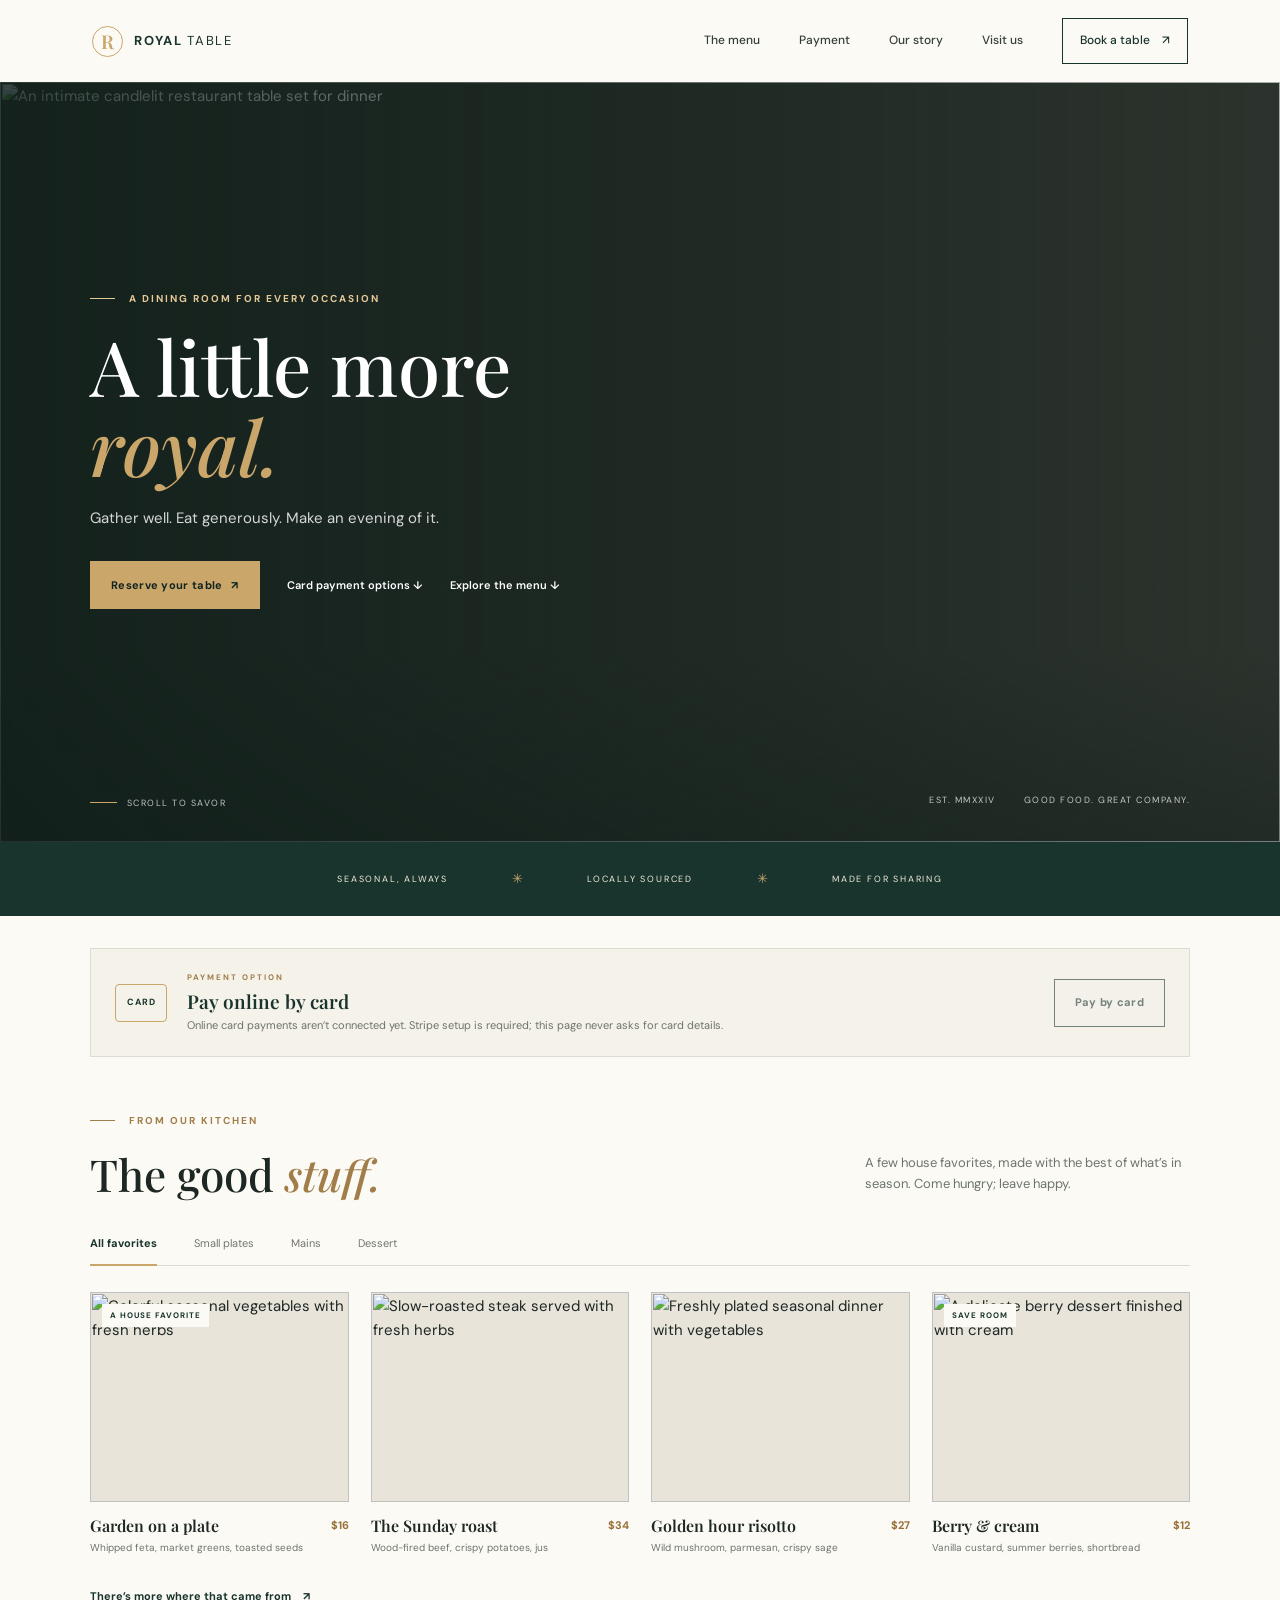
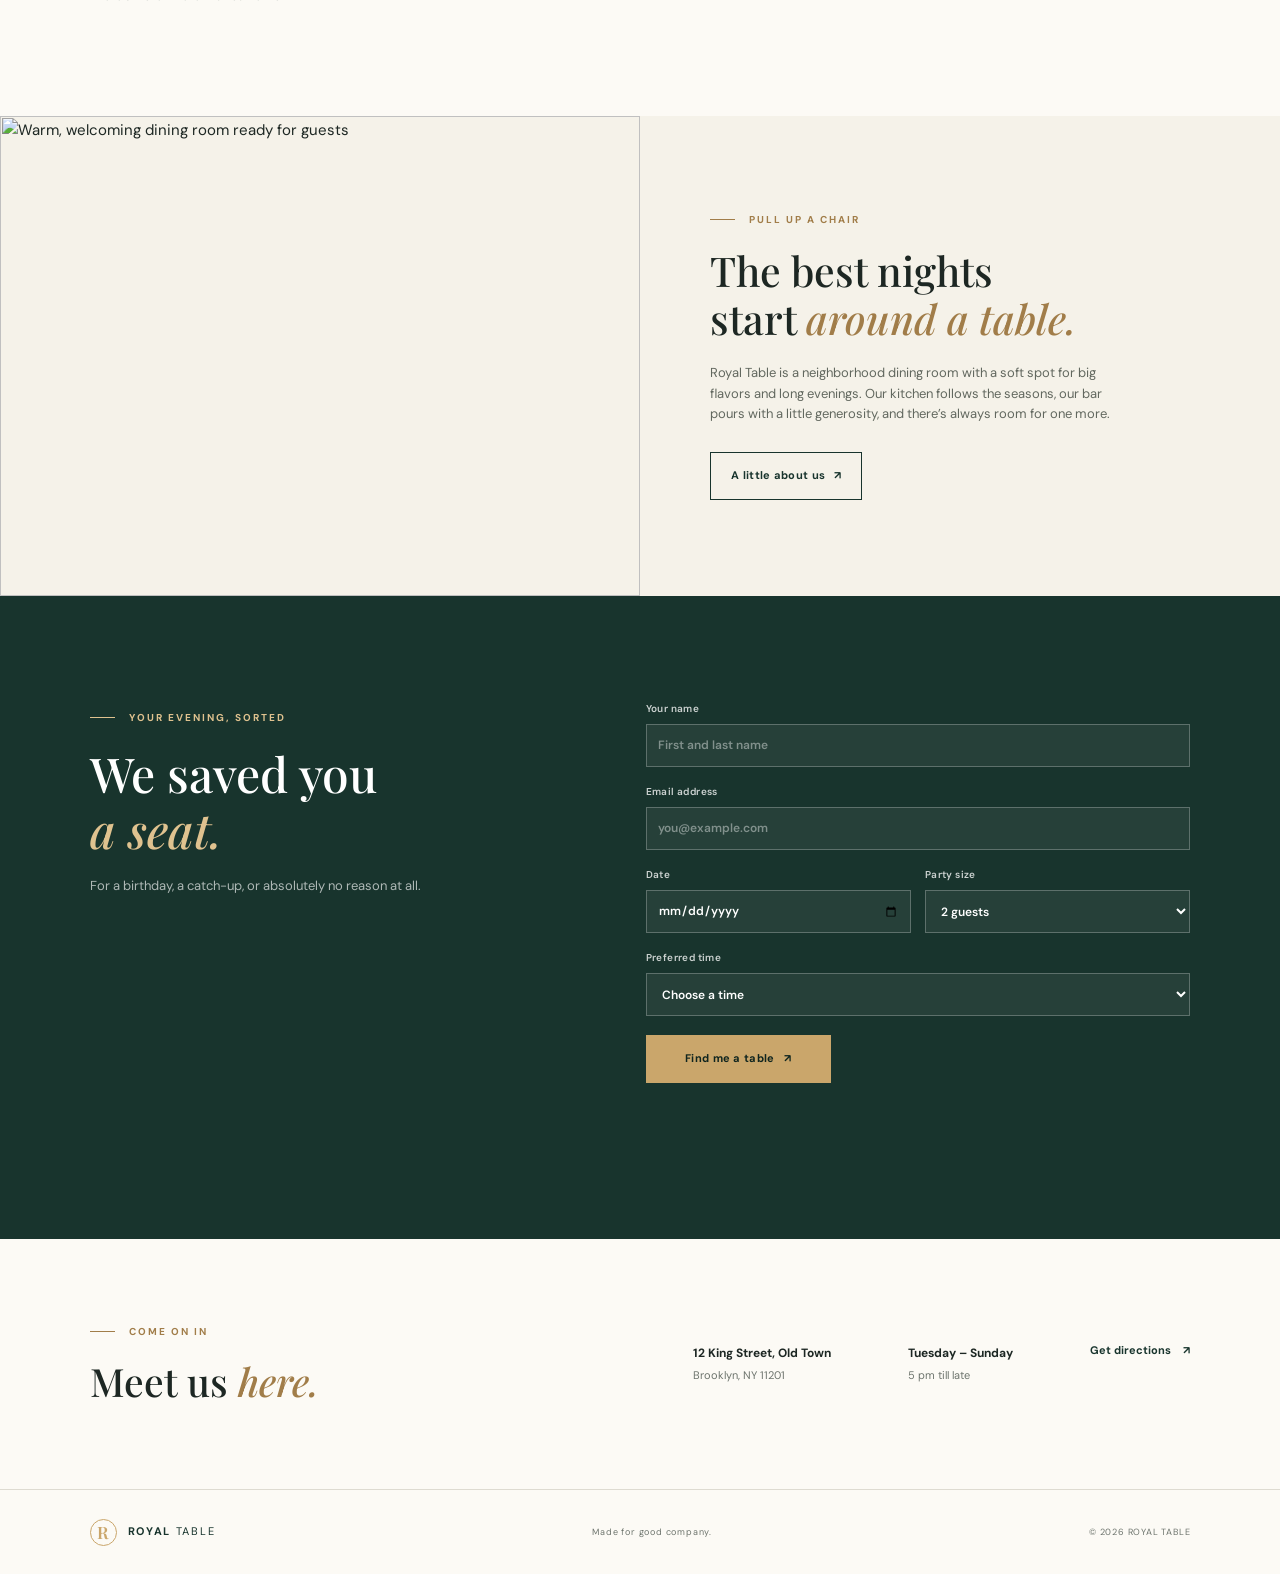
==== index.html @ a7d21595 "Add files via upload" ====
<html lang="en">
<head>
	<meta charset="UTF-8">
	<meta name="viewport" content="width=device-width, initial-scale=1.0">
	<meta name="theme-color" content="#18342d">
	<meta name="description" content="A modern royal dining room for generous feasts, thoughtful cocktails, and memorable evenings.">
	<title>Royal Table | Dining, Reimagined</title>
	<link rel="preconnect" href="https://fonts.googleapis.com">
	<link rel="preconnect" href="https://fonts.gstatic.com" crossorigin>
	<link href="https://fonts.googleapis.com/css2?family=DM+Sans:wght@400;500;600;700&family=Playfair+Display:wght@500;600;700&display=swap" rel="stylesheet">
	<link rel="stylesheet" href="style.css">
	<script src="script.js" defer></script>
</head>
<body>
	<header class="site-header">
		<a class="wordmark" href="#home" aria-label="Royal Table home">
			<span class="wordmark-icon" aria-hidden="true">R</span>
			<span>ROYAL <span class="wordmark-light">TABLE</span></span>
		</a>
		<button class="menu-toggle" type="button" aria-label="Open navigation" aria-expanded="false" aria-controls="main-nav">
			<span></span><span></span>
		</button>
		<nav class="main-nav" id="main-nav" aria-label="Main navigation">
			<a href="#menu">The menu</a>
			<a href="#menu-payment">Payment</a>
			<a href="#story">Our story</a>
			<a href="#visit">Visit us</a>
			<a class="nav-book" href="#reservation">Book a table <span aria-hidden="true">↗</span></a>
		</nav>
	</header>

	<main>
		<section class="hero" id="home" aria-labelledby="hero-title">
			<img class="hero-image" src="https://images.unsplash.com/photo-1414235077428-338989a2e8c0?auto=format&fit=crop&w=2200&q=88" alt="An intimate candlelit restaurant table set for dinner">
			<div class="hero-shade"></div>
			<div class="hero-content">
				<p class="eyebrow hero-eyebrow"><span></span> A dining room for every occasion</p>
				<h1 id="hero-title">A little more<br><em>royal.</em></h1>
				<p class="hero-copy">Gather well. Eat generously. Make an evening of it.</p>
				<div class="hero-actions">
					<a class="button button-gold" href="#reservation">Reserve your table <span aria-hidden="true">↗</span></a>
					<a class="text-link" href="#menu-payment">Card payment options <span aria-hidden="true">↓</span></a>
					<a class="text-link" href="#menu">Explore the menu <span aria-hidden="true">↓</span></a>
				</div>
			</div>
			<div class="hero-note"><span>EST. MMXXIV</span><span>GOOD FOOD. GREAT COMPANY.</span></div>
			<a class="scroll-cue" href="#menu" aria-label="Scroll to menu"><span></span> SCROLL TO SAVOR</a>
		</section>

		<section class="welcome-strip" aria-label="Restaurant details">
			<p>SEASONAL, ALWAYS</p><span aria-hidden="true">✳</span><p>LOCALLY SOURCED</p><span aria-hidden="true">✳</span><p>MADE FOR SHARING</p>
		</section>

		<aside class="menu-payment section-wrap" id="menu-payment" aria-label="Card payment option">
			<div class="menu-payment-icon" aria-hidden="true">CARD</div>
			<div class="menu-payment-copy">
				<p class="eyebrow">Payment option</p>
				<h2>Pay online by card</h2>
				<p id="menu-payment-note">Online card payments aren’t connected yet. Stripe setup is required; this page never asks for card details.</p>
			</div>
			<button class="button menu-payment-button" type="button" disabled aria-describedby="menu-payment-note">Pay by card</button>
		</aside>

		<section class="menu-section section-wrap" id="menu" aria-labelledby="menu-title">
			<div class="section-heading">
				<div>
					<p class="eyebrow"><span></span> From our kitchen</p>
					<h2 id="menu-title">The good <em>stuff.</em></h2>
				</div>
				<p class="section-intro">A few house favorites, made with the best of what’s in season. Come hungry; leave happy.</p>
			</div>
			<div class="menu-controls" role="group" aria-label="Filter menu by course">
				<button class="menu-filter is-active" type="button" data-category="all" aria-pressed="true">All favorites</button>
				<button class="menu-filter" type="button" data-category="small plates" aria-pressed="false">Small plates</button>
				<button class="menu-filter" type="button" data-category="mains" aria-pressed="false">Mains</button>
				<button class="menu-filter" type="button" data-category="dessert" aria-pressed="false">Dessert</button>
			</div>
			<div class="menu-grid">
				<article class="dish" data-category="small plates">
					<div class="dish-image"><img src="https://images.unsplash.com/photo-1547592180-85f173990554?auto=format&fit=crop&w=900&q=85" alt="Colorful seasonal vegetables with fresh herbs" loading="lazy"><span class="dish-tag">A HOUSE FAVORITE</span></div>
					<div class="dish-details"><div><h3>Garden on a plate</h3><p>Whipped feta, market greens, toasted seeds</p></div><span class="dish-price">$16</span></div>
				</article>
				<article class="dish" data-category="mains">
					<div class="dish-image"><img src="https://images.unsplash.com/photo-1544025162-d76694265947?auto=format&fit=crop&w=900&q=85" alt="Slow-roasted steak served with fresh herbs" loading="lazy"></div>
					<div class="dish-details"><div><h3>The Sunday roast</h3><p>Wood-fired beef, crispy potatoes, jus</p></div><span class="dish-price">$34</span></div>
				</article>
				<article class="dish" data-category="mains">
					<div class="dish-image"><img src="https://images.unsplash.com/photo-1476224203421-9ac39bcb3327?auto=format&fit=crop&w=900&q=85" alt="Freshly plated seasonal dinner with vegetables" loading="lazy"></div>
					<div class="dish-details"><div><h3>Golden hour risotto</h3><p>Wild mushroom, parmesan, crispy sage</p></div><span class="dish-price">$27</span></div>
				</article>
				<article class="dish" data-category="dessert">
					<div class="dish-image"><img src="https://images.unsplash.com/photo-1488477181946-6428a0291777?auto=format&fit=crop&w=900&q=85" alt="A delicate berry dessert finished with cream" loading="lazy"><span class="dish-tag">SAVE ROOM</span></div>
					<div class="dish-details"><div><h3>Berry & cream</h3><p>Vanilla custard, summer berries, shortbread</p></div><span class="dish-price">$12</span></div>
				</article>
			</div>
			<a class="menu-link" href="#reservation">There’s more where that came from <span aria-hidden="true">↗</span></a>
		</section>

		<section class="story-section" id="story" aria-labelledby="story-title">
			<div class="story-image"><img src="https://images.unsplash.com/photo-1517248135467-4c7edcad34c4?auto=format&fit=crop&w=1400&q=88" alt="Warm, welcoming dining room ready for guests" loading="lazy"></div>
			<div class="story-copy">
				<p class="eyebrow"><span></span> Pull up a chair</p>
				<h2 id="story-title">The best nights<br>start <em>around a table.</em></h2>
				<p>Royal Table is a neighborhood dining room with a soft spot for big flavors and long evenings. Our kitchen follows the seasons, our bar pours with a little generosity, and there’s always room for one more.</p>
				<a class="button button-outline" href="#visit">A little about us <span aria-hidden="true">↗</span></a>
			</div>
		</section>

		<section class="reservation-section" id="reservation" aria-labelledby="reservation-title">
			<div class="reservation-heading">
				<p class="eyebrow"><span></span> Your evening, sorted</p>
				<h2 id="reservation-title">We saved you<br><em>a seat.</em></h2>
				<p>For a birthday, a catch-up, or absolutely no reason at all.</p>
			</div>
			<form class="reservation-form" id="reservation-form">
				<label>Your name<input name="name" type="text" placeholder="First and last name" autocomplete="name" required></label>
				<label>Email address<input name="email" type="email" placeholder="you@example.com" autocomplete="email" required></label>
				<div class="form-row">
					<label>Date<input name="date" type="date" required></label>
					<label>Party size<select name="guests" required><option value="2">2 guests</option><option value="1">1 guest</option><option value="3">3 guests</option><option value="4">4 guests</option><option value="5">5 guests</option><option value="6">6 guests</option></select></label>
				</div>
				<label>Preferred time<select name="time" required><option value="">Choose a time</option><option>5:00 PM</option><option>5:30 PM</option><option>6:00 PM</option><option>6:30 PM</option><option>7:00 PM</option><option>7:30 PM</option><option>8:00 PM</option><option>8:30 PM</option></select></label>
				<button class="button button-gold form-submit" type="submit">Find me a table <span aria-hidden="true">↗</span></button>
				<p class="form-message" id="form-message" role="status" aria-live="polite"></p>
				<button class="button reservations-export" id="reservations-export" type="button" hidden>Download bookings for Excel</button>
			</form>
		</section>

		<section class="visit-section section-wrap" id="visit" aria-labelledby="visit-title">
			<div><p class="eyebrow"><span></span> Come on in</p><h2 id="visit-title">Meet us <em>here.</em></h2></div>
			<div class="visit-details"><p><strong>12 King Street, Old Town</strong><br>Brooklyn, NY 11201</p><p><strong>Tuesday – Sunday</strong><br>5 pm till late</p><a href="https://maps.google.com/?q=12+King+Street+Brooklyn+NY" target="_blank" rel="noreferrer">Get directions <span aria-hidden="true">↗</span></a></div>
		</section>
	</main>

	<footer class="site-footer">
		<a class="wordmark footer-wordmark" href="#home"><span class="wordmark-icon" aria-hidden="true">R</span><span>ROYAL <span class="wordmark-light">TABLE</span></span></a>
		<p>Made for good company.</p>
		<span>© <span id="current-year"></span> ROYAL TABLE</span>
	</footer>
</body>
</html>
---- style.css ----
:root {
	color-scheme: light;
	--forest: #18342d;
	--forest-deep: #10251f;
	--cream: #f5f2e9;
	--paper: #fcfaf5;
	--ink: #1d2723;
	--muted: #6d746d;
	--gold: #caa66b;
	--line: #dedbd1;
	--serif: "Playfair Display", Georgia, serif;
	--sans: "DM Sans", sans-serif;
}

* { box-sizing: border-box; }
html { scroll-behavior: smooth; }
body { margin: 0; color: var(--ink); background: var(--paper); font-family: var(--sans); font-size: 15px; line-height: 1.6; }
img { display: block; width: 100%; }
a { color: inherit; text-decoration: none; }
button, input, select { font: inherit; }
button, a { -webkit-tap-highlight-color: transparent; }

.site-header { height: 82px; padding: 0 7.2%; display: flex; align-items: center; justify-content: space-between; background: var(--paper); position: relative; z-index: 5; }
.wordmark { display: inline-flex; align-items: center; gap: 11px; color: var(--forest); font-size: 13px; font-weight: 700; letter-spacing: 1.7px; }
.wordmark-icon { width: 31px; height: 31px; display: grid; place-items: center; border: 1px solid var(--gold); border-radius: 50%; color: var(--gold); font: 600 19px var(--serif); letter-spacing: 0; }
.wordmark-light { font-weight: 400; }
.main-nav { display: flex; align-items: center; gap: 39px; color: #343d37; font-size: 12px; font-weight: 500; }
.main-nav a:not(.nav-book):hover, .text-link:hover, .menu-link:hover { color: #9c7439; }
.nav-book { padding: 12px 17px; border: 1px solid var(--forest); color: var(--forest); transition: background .2s, color .2s; }
.nav-book span, .button span, .menu-link span, .visit-details a span { padding-left: 9px; }
.nav-book:hover { background: var(--forest); color: white; }
.menu-toggle { display: none; }

.hero { position: relative; min-height: 650px; height: min(760px, calc(100svh - 82px)); display: flex; align-items: center; overflow: hidden; color: white; background: #303630; }
.hero-image, .hero-shade { position: absolute; inset: 0; width: 100%; height: 100%; }
.hero-image { object-fit: cover; object-position: center 54%; animation: settle 1.2s ease-out both; }
.hero-shade { background: linear-gradient(90deg, rgba(14, 29, 24, .82) 0%, rgba(14, 29, 24, .57) 42%, rgba(14, 29, 24, .11) 100%), linear-gradient(0deg, rgba(14, 29, 24, .33), transparent 25%); }
.hero-content { position: relative; z-index: 1; width: min(1100px, 86%); margin: 0 auto; padding-bottom: 24px; animation: rise-in .7s .1s both; }
.eyebrow { margin: 0 0 19px; color: #a17d49; font-size: 10px; font-weight: 700; letter-spacing: 2px; text-transform: uppercase; }
.eyebrow span { display: inline-block; width: 25px; height: 1px; margin: 0 10px 3px 0; background: currentColor; }
.hero-eyebrow { color: #e6c997; }
h1, h2, h3, p { margin-top: 0; }
.hero h1 { margin: 0; font: 500 76px/1.05 var(--serif); letter-spacing: 0; }
h1 em, h2 em { color: var(--gold); font-weight: 500; }
.hero-copy { margin: 21px 0 31px; color: rgba(255,255,255,.82); font-size: 15px; }
.hero-actions { display: flex; align-items: center; gap: 27px; }
.button { min-height: 48px; display: inline-flex; align-items: center; justify-content: center; padding: 0 20px; border: 1px solid transparent; font-size: 11px; font-weight: 700; letter-spacing: .3px; cursor: pointer; transition: background .2s, color .2s, border-color .2s; }
.button-gold { color: var(--forest-deep); background: var(--gold); }
.button-gold:hover { background: #e0c18e; }
.text-link { color: white; font-size: 11px; font-weight: 600; }
.hero-note { position: absolute; z-index: 1; right: 7%; bottom: 35px; display: flex; gap: 28px; color: rgba(255,255,255,.74); font-size: 9px; letter-spacing: 1.5px; }
.scroll-cue { position: absolute; z-index: 1; bottom: 32px; left: 7%; display: flex; align-items: center; gap: 10px; color: rgba(255,255,255,.73); font-size: 9px; letter-spacing: 1.5px; }
.scroll-cue span { width: 27px; height: 1px; background: var(--gold); }
.welcome-strip { min-height: 74px; padding: 12px 7%; display: flex; align-items: center; justify-content: center; gap: clamp(18px, 5vw, 75px); background: var(--forest); color: #f2eadc; }
.welcome-strip p { margin: 0; font-size: 9px; letter-spacing: 1.8px; }
.welcome-strip span { color: var(--gold); font-size: 13px; }

.section-wrap { width: min(1100px, 86%); margin: 0 auto; }
.menu-section { padding-top: 104px; padding-bottom: 110px; }
.section-heading { display: flex; align-items: end; justify-content: space-between; gap: 40px; }
h2 { margin: 0; font: 500 44px/1.17 var(--serif); letter-spacing: 0; }
h2 em { color: #a17d49; }
.section-intro { width: 325px; margin: 0 0 5px; color: var(--muted); font-size: 13px; }
.menu-controls { display: flex; gap: 7px; margin: 35px 0 26px; border-bottom: 1px solid var(--line); }
.menu-filter { position: relative; padding: 0 15px 13px; border: 0; background: none; color: #72766e; font-size: 11px; cursor: pointer; }
.menu-filter:first-child { padding-left: 0; }
.menu-filter::after { position: absolute; right: 15px; bottom: -1px; left: 15px; height: 2px; background: transparent; content: ""; }
.menu-filter:first-child::after { left: 0; }
.menu-filter.is-active { color: var(--forest); font-weight: 700; }
.menu-filter.is-active::after { background: var(--gold); }
.menu-grid { display: grid; grid-template-columns: repeat(4, minmax(0, 1fr)); gap: 22px; }
.dish { min-width: 0; animation: rise-in .35s ease both; }
.dish[hidden] { display: none; }
.dish-image { position: relative; height: 210px; overflow: hidden; background: #e8e4da; }
.dish-image img { height: 100%; object-fit: cover; transition: transform .5s; }
.dish:hover .dish-image img { transform: scale(1.04); }
.dish-tag { position: absolute; top: 12px; left: 12px; padding: 5px 8px; background: var(--paper); color: var(--forest); font-size: 8px; font-weight: 700; letter-spacing: 1px; }
.dish-details { display: flex; justify-content: space-between; gap: 8px; padding-top: 13px; }
.dish-details h3 { margin: 0 0 4px; font: 600 16px var(--serif); }
.dish-details p { margin: 0; color: var(--muted); font-size: 10px; line-height: 1.5; }
.dish-price { padding-top: 2px; color: #986f39; font-size: 11px; font-weight: 700; }
.menu-payment { display: flex; align-items: center; gap: 20px; margin-top: 32px; margin-bottom: -48px; padding: 22px 24px; border: 1px solid var(--line); background: var(--cream); }
.menu-payment-icon { width: 52px; height: 38px; flex: 0 0 auto; display: grid; place-items: center; border: 1px solid var(--gold); border-radius: 4px; color: var(--forest); font-size: 9px; font-weight: 700; letter-spacing: 1px; }
.menu-payment-copy { flex: 1; }
.menu-payment-copy .eyebrow { margin-bottom: 4px; font-size: 8px; }
.menu-payment-copy h2 { margin: 0 0 3px; color: var(--forest); font: 600 19px var(--serif); }
.menu-payment-copy > p:last-child { max-width: 560px; margin: 0; color: var(--muted); font-size: 11px; }
.menu-payment-button { flex: 0 0 auto; border-color: var(--forest); color: var(--forest); }
.menu-payment-button:disabled { cursor: not-allowed; opacity: .58; }
.menu-link { display: inline-block; margin-top: 33px; color: var(--forest); font-size: 11px; font-weight: 700; }

.story-section { display: grid; grid-template-columns: 1fr 1fr; min-height: 480px; background: var(--cream); }
.story-image { min-height: 480px; overflow: hidden; }
.story-image img { width: 100%; height: 100%; min-height: 480px; object-fit: cover; }
.story-copy { align-self: center; width: min(500px, 82%); margin: 0 auto; padding: 65px 0; }
.story-copy h2 { margin-bottom: 20px; font-size: 41px; }
.story-copy > p:not(.eyebrow) { max-width: 410px; margin-bottom: 27px; color: #62685f; font-size: 13px; }
.button-outline { border-color: var(--forest); color: var(--forest); }
.button-outline:hover { background: var(--forest); color: white; }

.reservation-section { display: grid; grid-template-columns: .9fr 1.1fr; gap: 10%; padding: 105px max(7%, calc((100% - 1100px) / 2)); background: var(--forest); color: white; }
.reservation-heading { padding-top: 9px; }
.reservation-heading .eyebrow { color: #dfc28f; }
.reservation-heading h2 { font-size: 48px; }
.reservation-heading h2 em { color: #dfc28f; }
.reservation-heading > p:last-child { margin-top: 19px; color: rgba(255,255,255,.65); font-size: 13px; }
.reservation-form { display: grid; gap: 17px; }
.reservation-form label { display: grid; gap: 7px; color: rgba(255,255,255,.78); font-size: 10px; font-weight: 600; letter-spacing: .4px; }
.reservation-form input, .reservation-form select { width: 100%; min-height: 43px; padding: 0 11px; border: 1px solid rgba(255,255,255,.25); border-radius: 0; outline: 0; background: rgba(255,255,255,.06); color: white; font-size: 12px; }
.reservation-form input::placeholder { color: rgba(255,255,255,.42); }
.reservation-form input:focus, .reservation-form select:focus { border-color: var(--gold); }
.reservation-form select option { color: var(--ink); }
.form-row { display: grid; grid-template-columns: 1fr 1fr; gap: 14px; }
.form-submit { width: fit-content; min-width: 185px; margin-top: 2px; }
.form-message { min-height: 19px; margin: 0; color: #e5c992; font-size: 12px; }
.reservations-export { width: fit-content; border-color: rgba(255,255,255,.55); background: transparent; color: white; font-size: 10px; }
.reservations-export:hover { border-color: white; background: white; color: var(--forest); }
.reservations-export[hidden] { display: none; }

.visit-section { min-height: 250px; display: flex; align-items: center; justify-content: space-between; gap: 40px; padding-top: 68px; padding-bottom: 68px; }
.visit-section h2 { font-size: 39px; }
.visit-details { display: flex; gap: clamp(35px, 6vw, 90px); align-items: start; }
.visit-details p { margin: 0; color: var(--muted); font-size: 11px; line-height: 1.9; }
.visit-details strong { color: var(--ink); font-size: 12px; }
.visit-details a { color: var(--forest); font-size: 11px; font-weight: 700; white-space: nowrap; }
.site-footer { min-height: 85px; padding: 18px 7%; display: flex; align-items: center; justify-content: space-between; border-top: 1px solid var(--line); }
.footer-wordmark { font-size: 11px; }
.footer-wordmark .wordmark-icon { width: 27px; height: 27px; font-size: 17px; }
.site-footer > p, .site-footer > span { margin: 0; color: var(--muted); font-size: 9px; letter-spacing: .8px; }

@keyframes rise-in { from { opacity: 0; transform: translateY(12px); } to { opacity: 1; transform: translateY(0); } }
@keyframes settle { from { transform: scale(1.035); } to { transform: scale(1); } }

@media (min-width: 1500px) {
	.hero-content, .section-wrap { width: min(1180px, 86%); }
}
@media (max-width: 900px) {
	.site-header { height: 74px; padding: 0 5%; }
	.main-nav { gap: 22px; }
	.hero { height: 650px; min-height: 590px; }
	.hero-content, .section-wrap { width: 88%; }
	.hero h1 { font-size: 66px; }
	.menu-grid { grid-template-columns: repeat(2, minmax(0, 1fr)); row-gap: 30px; }
	.dish-image { height: 240px; }
	.reservation-section { padding-right: 6%; padding-left: 6%; gap: 6%; }
	.visit-details { gap: 25px; }
}
@media (max-width: 640px) {
	.site-header { height: 68px; padding: 0 6%; }
	.menu-toggle { width: 44px; height: 44px; display: grid; align-content: center; justify-items: center; gap: 6px; border: 1px solid var(--line); background: transparent; cursor: pointer; }
	.menu-toggle span { width: 17px; height: 1px; background: var(--forest); }
	.main-nav { position: absolute; top: 68px; right: 0; left: 0; display: none; align-items: stretch; gap: 0; padding: 8px 6% 20px; background: var(--paper); box-shadow: 0 12px 18px rgba(0,0,0,.08); }
	.main-nav.is-open { display: flex; flex-direction: column; }
	.main-nav a { padding: 12px 0; }
	.main-nav .nav-book { margin-top: 5px; padding: 11px 14px; }
	.hero { height: 620px; min-height: 570px; max-height: calc(100svh - 68px); align-items: center; }
	.hero-image { object-position: 58% center; }
	.hero-shade { background: linear-gradient(90deg, rgba(14,29,24,.81), rgba(14,29,24,.36)), linear-gradient(0deg, rgba(14,29,24,.4), transparent 30%); }
	.hero-content { width: 88%; padding-bottom: 20px; }
	.hero h1 { font-size: 57px; }
	.hero-copy { max-width: 280px; font-size: 13px; }
	.hero-actions { align-items: flex-start; flex-direction: column; gap: 18px; }
	.hero-note { right: 6%; bottom: 20px; font-size: 8px; }
	.hero-note span:first-child { display: none; }
	.scroll-cue { bottom: 20px; left: 6%; font-size: 8px; }
	.welcome-strip { min-height: 62px; gap: 11px; padding: 10px 4%; }
	.welcome-strip p { font-size: 7px; letter-spacing: 1px; white-space: nowrap; }
	.welcome-strip span { font-size: 10px; }
	.section-wrap { width: 88%; }
	.menu-section { padding-top: 72px; padding-bottom: 75px; }
	.section-heading { align-items: start; flex-direction: column; gap: 14px; }
	h2 { font-size: 37px; }
	.section-intro { width: 100%; max-width: 360px; font-size: 12px; }
	.menu-controls { gap: 3px; margin-top: 27px; overflow-x: auto; }
	.menu-filter { min-height: 44px; padding: 0 10px; font-size: 10px; white-space: nowrap; }
	.menu-filter:first-child { padding-left: 0; }
	.menu-filter::after { right: 10px; left: 10px; }
	.menu-filter:first-child::after { left: 0; }
	.menu-grid { gap: 25px 13px; }
	.menu-payment { align-items: flex-start; flex-wrap: wrap; gap: 12px; margin-top: 20px; margin-bottom: -35px; padding: 18px; }
	.menu-payment-copy { flex-basis: calc(100% - 64px); }
	.menu-payment-button { margin-left: 64px; }
	.dish-image { height: 155px; }
	.dish-tag { top: 7px; left: 7px; font-size: 7px; }
	.dish-details { gap: 4px; padding-top: 10px; }
	.dish-details h3 { font-size: 14px; }
	.dish-details p { font-size: 9px; }
	.dish-price { font-size: 10px; }
	.story-section { grid-template-columns: 1fr; }
	.story-image, .story-image img { min-height: 300px; height: 300px; }
	.story-copy { width: 88%; padding: 55px 0 61px; }
	.story-copy h2 { font-size: 36px; }
	.story-copy > p:not(.eyebrow) { font-size: 12px; }
	.reservation-section { grid-template-columns: 1fr; gap: 28px; padding: 70px 6%; }
	.reservation-heading h2 { font-size: 42px; }
	.reservation-heading > p:last-child { margin-top: 12px; }
	.reservation-form { gap: 14px; }
	.visit-section { align-items: start; flex-direction: column; gap: 25px; padding-top: 58px; padding-bottom: 58px; }
	.visit-details { width: 100%; flex-wrap: wrap; gap: 22px 28px; }
	.visit-details p { min-width: 125px; }
	.site-footer { min-height: 75px; padding: 14px 6%; }
	.site-footer > p { display: none; }
	.site-footer > span { font-size: 8px; }
}
@media (max-width: 360px) {
	.welcome-strip { flex-wrap: wrap; gap: 7px 10px; }
	.welcome-strip p { font-size: 8px; }
	.menu-grid { grid-template-columns: 1fr; }
	.dish-image { height: 210px; }
}
@media (prefers-reduced-motion: reduce) {
	*, *::before, *::after { scroll-behavior: auto !important; animation-duration: .01ms !important; animation-iteration-count: 1 !important; transition-duration: .01ms !important; }
}
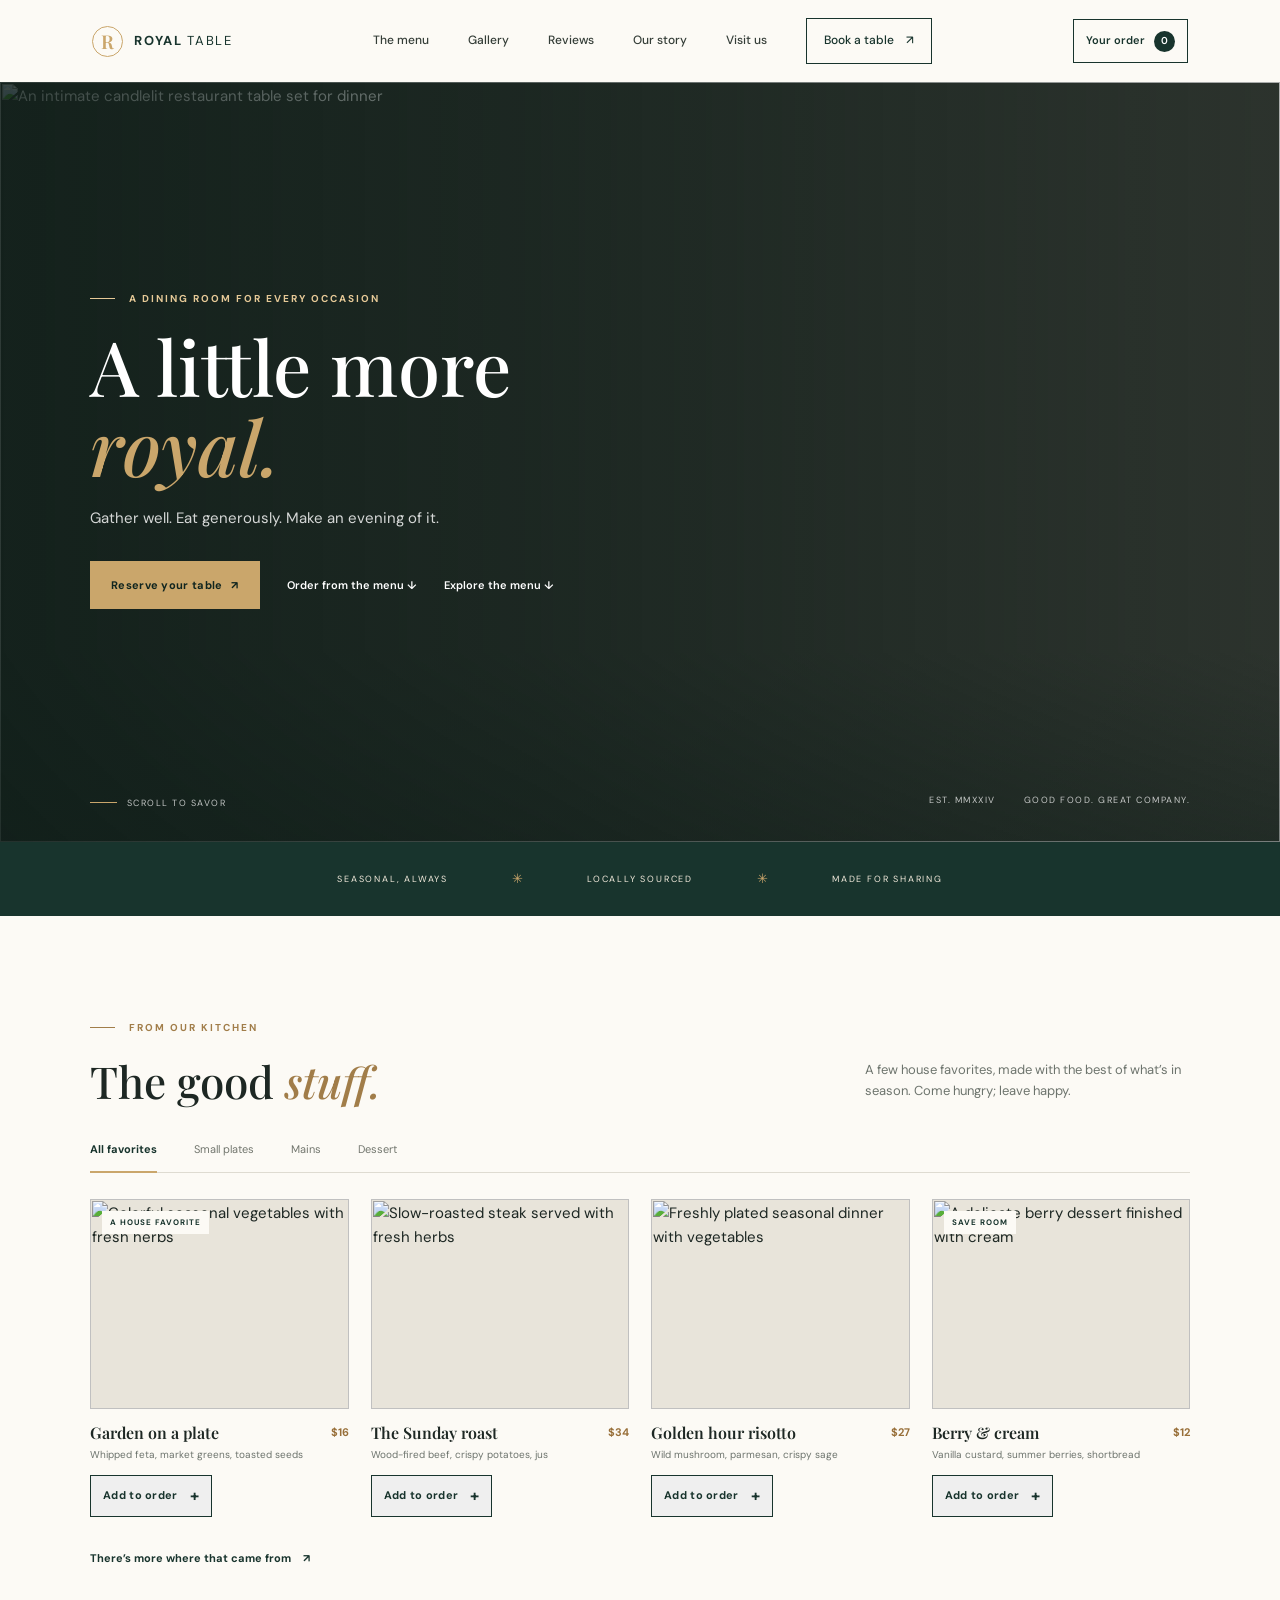
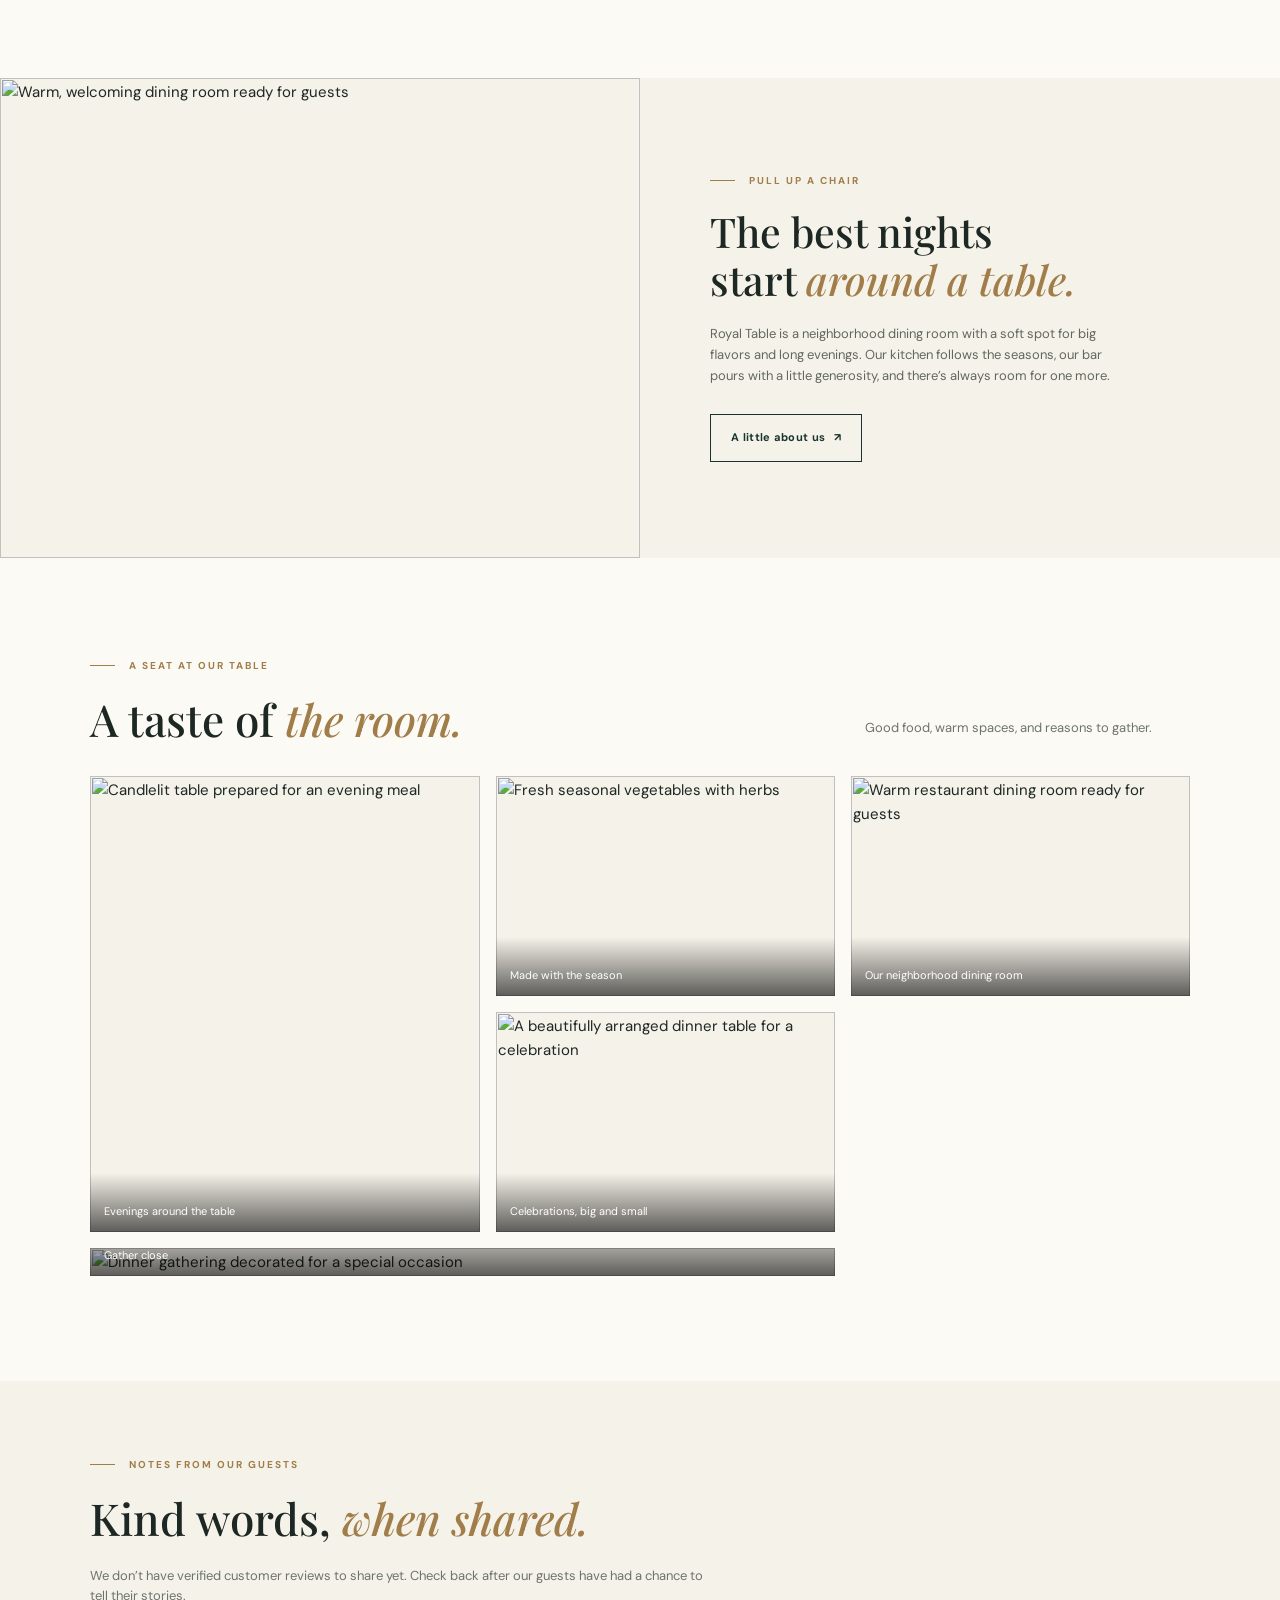
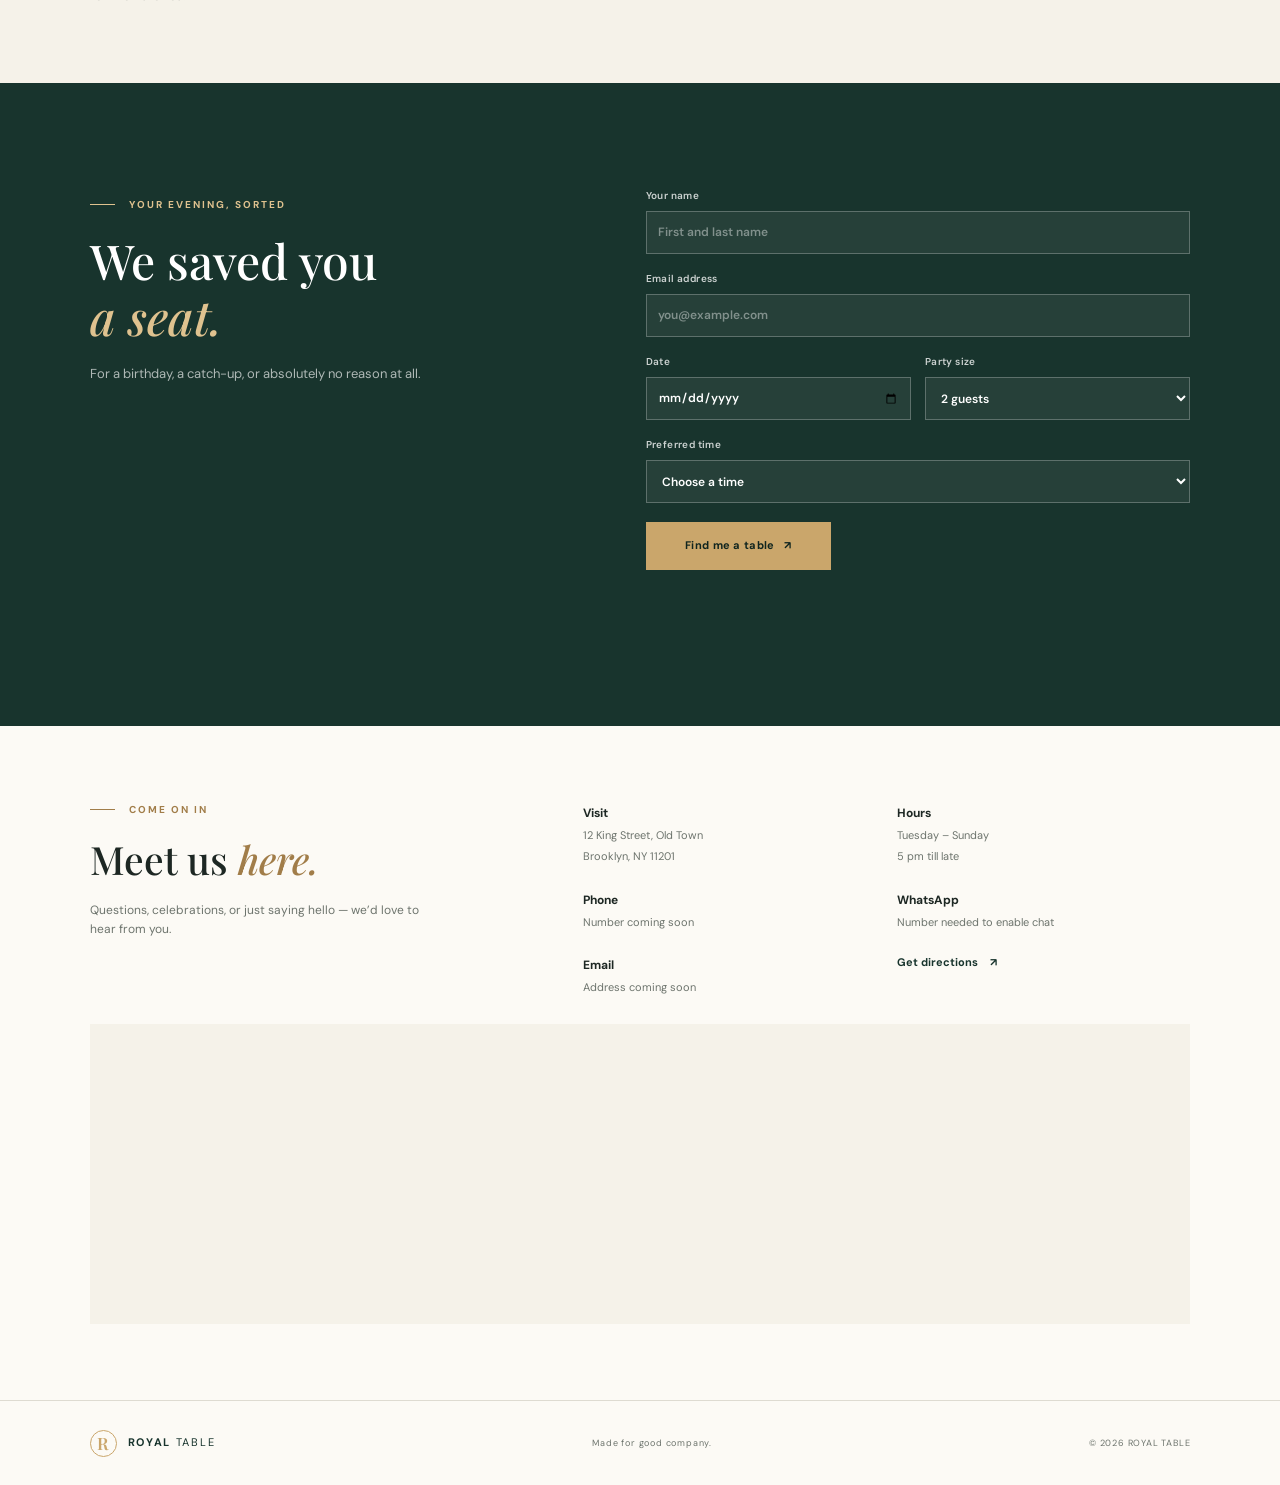
==== commit f1fdc989: "Add files via upload" ====
--- a/index.html
+++ b/index.html
@@ -17,16 +17,20 @@
 			<span class="wordmark-icon" aria-hidden="true">R</span>
 			<span>ROYAL <span class="wordmark-light">TABLE</span></span>
 		</a>
-		<button class="menu-toggle" type="button" aria-label="Open navigation" aria-expanded="false" aria-controls="main-nav">
-			<span></span><span></span>
-		</button>
 		<nav class="main-nav" id="main-nav" aria-label="Main navigation">
 			<a href="#menu">The menu</a>
-			<a href="#menu-payment">Payment</a>
+			<a href="#gallery">Gallery</a>
+			<a href="#reviews">Reviews</a>
 			<a href="#story">Our story</a>
 			<a href="#visit">Visit us</a>
 			<a class="nav-book" href="#reservation">Book a table <span aria-hidden="true">↗</span></a>
 		</nav>
+		<button class="cart-toggle" type="button" aria-label="Open shopping cart" aria-controls="cart-drawer" aria-expanded="false">
+			<span class="cart-toggle-label">Your order</span><span class="cart-count" aria-live="polite">0</span>
+		</button>
+		<button class="menu-toggle" type="button" aria-label="Open navigation" aria-expanded="false" aria-controls="main-nav">
+			<span></span><span></span>
+		</button>
 	</header>
 
 	<main>
@@ -39,7 +43,7 @@
 				<p class="hero-copy">Gather well. Eat generously. Make an evening of it.</p>
 				<div class="hero-actions">
 					<a class="button button-gold" href="#reservation">Reserve your table <span aria-hidden="true">↗</span></a>
-					<a class="text-link" href="#menu-payment">Card payment options <span aria-hidden="true">↓</span></a>
+					<a class="text-link" href="#menu">Order from the menu <span aria-hidden="true">↓</span></a>
 					<a class="text-link" href="#menu">Explore the menu <span aria-hidden="true">↓</span></a>
 				</div>
 			</div>
@@ -50,16 +54,6 @@
 		<section class="welcome-strip" aria-label="Restaurant details">
 			<p>SEASONAL, ALWAYS</p><span aria-hidden="true">✳</span><p>LOCALLY SOURCED</p><span aria-hidden="true">✳</span><p>MADE FOR SHARING</p>
 		</section>
-
-		<aside class="menu-payment section-wrap" id="menu-payment" aria-label="Card payment option">
-			<div class="menu-payment-icon" aria-hidden="true">CARD</div>
-			<div class="menu-payment-copy">
-				<p class="eyebrow">Payment option</p>
-				<h2>Pay online by card</h2>
-				<p id="menu-payment-note">Online card payments aren’t connected yet. Stripe setup is required; this page never asks for card details.</p>
-			</div>
-			<button class="button menu-payment-button" type="button" disabled aria-describedby="menu-payment-note">Pay by card</button>
-		</aside>
 
 		<section class="menu-section section-wrap" id="menu" aria-labelledby="menu-title">
 			<div class="section-heading">
@@ -76,21 +70,25 @@
 				<button class="menu-filter" type="button" data-category="dessert" aria-pressed="false">Dessert</button>
 			</div>
 			<div class="menu-grid">
-				<article class="dish" data-category="small plates">
+				<article class="dish" data-dish-id="garden-plate" data-category="small plates">
 					<div class="dish-image"><img src="https://images.unsplash.com/photo-1547592180-85f173990554?auto=format&fit=crop&w=900&q=85" alt="Colorful seasonal vegetables with fresh herbs" loading="lazy"><span class="dish-tag">A HOUSE FAVORITE</span></div>
 					<div class="dish-details"><div><h3>Garden on a plate</h3><p>Whipped feta, market greens, toasted seeds</p></div><span class="dish-price">$16</span></div>
+					<button class="button add-to-cart" type="button" data-add-to-cart>Add to order <span aria-hidden="true">+</span></button>
 				</article>
-				<article class="dish" data-category="mains">
+				<article class="dish" data-dish-id="sunday-roast" data-category="mains">
 					<div class="dish-image"><img src="https://images.unsplash.com/photo-1544025162-d76694265947?auto=format&fit=crop&w=900&q=85" alt="Slow-roasted steak served with fresh herbs" loading="lazy"></div>
 					<div class="dish-details"><div><h3>The Sunday roast</h3><p>Wood-fired beef, crispy potatoes, jus</p></div><span class="dish-price">$34</span></div>
+					<button class="button add-to-cart" type="button" data-add-to-cart>Add to order <span aria-hidden="true">+</span></button>
 				</article>
-				<article class="dish" data-category="mains">
+				<article class="dish" data-dish-id="golden-risotto" data-category="mains">
 					<div class="dish-image"><img src="https://images.unsplash.com/photo-1476224203421-9ac39bcb3327?auto=format&fit=crop&w=900&q=85" alt="Freshly plated seasonal dinner with vegetables" loading="lazy"></div>
 					<div class="dish-details"><div><h3>Golden hour risotto</h3><p>Wild mushroom, parmesan, crispy sage</p></div><span class="dish-price">$27</span></div>
+					<button class="button add-to-cart" type="button" data-add-to-cart>Add to order <span aria-hidden="true">+</span></button>
 				</article>
-				<article class="dish" data-category="dessert">
+				<article class="dish" data-dish-id="berry-cream" data-category="dessert">
 					<div class="dish-image"><img src="https://images.unsplash.com/photo-1488477181946-6428a0291777?auto=format&fit=crop&w=900&q=85" alt="A delicate berry dessert finished with cream" loading="lazy"><span class="dish-tag">SAVE ROOM</span></div>
 					<div class="dish-details"><div><h3>Berry & cream</h3><p>Vanilla custard, summer berries, shortbread</p></div><span class="dish-price">$12</span></div>
+					<button class="button add-to-cart" type="button" data-add-to-cart>Add to order <span aria-hidden="true">+</span></button>
 				</article>
 			</div>
 			<a class="menu-link" href="#reservation">There’s more where that came from <span aria-hidden="true">↗</span></a>
@@ -103,6 +101,29 @@
 				<h2 id="story-title">The best nights<br>start <em>around a table.</em></h2>
 				<p>Royal Table is a neighborhood dining room with a soft spot for big flavors and long evenings. Our kitchen follows the seasons, our bar pours with a little generosity, and there’s always room for one more.</p>
 				<a class="button button-outline" href="#visit">A little about us <span aria-hidden="true">↗</span></a>
+			</div>
+		</section>
+
+		<section class="gallery-section section-wrap" id="gallery" aria-labelledby="gallery-title">
+			<div class="section-heading">
+				<div><p class="eyebrow"><span></span> A seat at our table</p><h2 id="gallery-title">A taste of <em>the room.</em></h2></div>
+				<p class="section-intro">Good food, warm spaces, and reasons to gather.</p>
+			</div>
+			<div class="gallery-grid">
+				<figure class="gallery-item gallery-item-tall"><img src="https://images.unsplash.com/photo-1414235077428-338989a2e8c0?auto=format&fit=crop&w=1000&q=85" alt="Candlelit table prepared for an evening meal" loading="lazy"><figcaption>Evenings around the table</figcaption></figure>
+				<figure class="gallery-item"><img src="https://images.unsplash.com/photo-1547592180-85f173990554?auto=format&fit=crop&w=900&q=85" alt="Fresh seasonal vegetables with herbs" loading="lazy"><figcaption>Made with the season</figcaption></figure>
+				<figure class="gallery-item"><img src="https://images.unsplash.com/photo-1517248135467-4c7edcad34c4?auto=format&fit=crop&w=900&q=85" alt="Warm restaurant dining room ready for guests" loading="lazy"><figcaption>Our neighborhood dining room</figcaption></figure>
+				<figure class="gallery-item"><img src="https://images.unsplash.com/photo-1515003197210-e0cd7184f8b5?auto=format&fit=crop&w=900&q=85" alt="A beautifully arranged dinner table for a celebration" loading="lazy"><figcaption>Celebrations, big and small</figcaption></figure>
+				<figure class="gallery-item gallery-item-wide"><img src="https://images.unsplash.com/photo-1511795409834-ef04bbd61622?auto=format&fit=crop&w=1200&q=85" alt="Dinner gathering decorated for a special occasion" loading="lazy"><figcaption>Gather close</figcaption></figure>
+			</div>
+		</section>
+
+		<section class="reviews-section" id="reviews" aria-labelledby="reviews-title">
+			<div class="section-wrap">
+				<div class="section-heading">
+					<div><p class="eyebrow"><span></span> Notes from our guests</p><h2 id="reviews-title">Kind words, <em>when shared.</em></h2></div>
+				</div>
+				<p class="reviews-empty">We don’t have verified customer reviews to share yet. Check back after our guests have had a chance to tell their stories.</p>
 			</div>
 		</section>
 
@@ -126,9 +147,17 @@
 			</form>
 		</section>
 
-		<section class="visit-section section-wrap" id="visit" aria-labelledby="visit-title">
-			<div><p class="eyebrow"><span></span> Come on in</p><h2 id="visit-title">Meet us <em>here.</em></h2></div>
-			<div class="visit-details"><p><strong>12 King Street, Old Town</strong><br>Brooklyn, NY 11201</p><p><strong>Tuesday – Sunday</strong><br>5 pm till late</p><a href="https://maps.google.com/?q=12+King+Street+Brooklyn+NY" target="_blank" rel="noreferrer">Get directions <span aria-hidden="true">↗</span></a></div>
+		<section class="contact-section section-wrap" id="visit" aria-labelledby="visit-title">
+			<div class="contact-heading"><p class="eyebrow"><span></span> Come on in</p><h2 id="visit-title">Meet us <em>here.</em></h2><p>Questions, celebrations, or just saying hello — we’d love to hear from you.</p></div>
+			<div class="contact-details">
+				<p><strong>Visit</strong><br>12 King Street, Old Town<br>Brooklyn, NY 11201</p>
+				<p><strong>Hours</strong><br>Tuesday – Sunday<br>5 pm till late</p>
+				<p><strong>Phone</strong><br>Number coming soon</p>
+				<p><strong>WhatsApp</strong><br>Number needed to enable chat</p>
+				<p><strong>Email</strong><br>Address coming soon</p>
+				<a class="contact-directions" href="https://maps.google.com/?q=12+King+Street+Brooklyn+NY" target="_blank" rel="noreferrer">Get directions <span aria-hidden="true">↗</span></a>
+			</div>
+			<iframe class="location-map" title="Map showing Royal Table at 12 King Street, Brooklyn" src="https://maps.google.com/maps?q=12%20King%20Street%2C%20Brooklyn%2C%20NY%2011201&output=embed" loading="lazy" referrerpolicy="no-referrer-when-downgrade"></iframe>
 		</section>
 	</main>
 
@@ -137,5 +166,19 @@
 		<p>Made for good company.</p>
 		<span>© <span id="current-year"></span> ROYAL TABLE</span>
 	</footer>
+
+	<div class="cart-backdrop" hidden></div>
+	<aside class="cart-drawer" id="cart-drawer" aria-label="Your order" aria-hidden="true">
+		<div class="cart-header"><div><p class="eyebrow">Your picks</p><h2>Your order <span class="cart-count-label">(0)</span></h2></div><button class="cart-close" type="button" aria-label="Close shopping cart">×</button></div>
+		<p class="cart-message" role="status" aria-live="polite"></p>
+		<div class="cart-items"></div>
+		<div class="cart-empty"><p>Your order is empty.</p><button class="button button-outline continue-shopping" type="button">Browse the menu</button></div>
+		<div class="cart-footer" hidden>
+			<div class="cart-subtotal"><span>Subtotal</span><strong>$0.00</strong></div>
+			<p>Taxes and any applicable fees are not included. Online checkout is not connected yet.</p>
+			<button class="button checkout-button" type="button" disabled>Card checkout coming soon</button>
+		</div>
+	</aside>
+	<p class="cart-status" role="status" aria-live="polite"></p>
 </body>
 </html>
--- a/style.css
+++ b/style.css
@@ -27,7 +27,7 @@
 .main-nav { display: flex; align-items: center; gap: 39px; color: #343d37; font-size: 12px; font-weight: 500; }
 .main-nav a:not(.nav-book):hover, .text-link:hover, .menu-link:hover { color: #9c7439; }
 .nav-book { padding: 12px 17px; border: 1px solid var(--forest); color: var(--forest); transition: background .2s, color .2s; }
-.nav-book span, .button span, .menu-link span, .visit-details a span { padding-left: 9px; }
+.nav-book span, .button span, .menu-link span { padding-left: 9px; }
 .nav-book:hover { background: var(--forest); color: white; }
 .menu-toggle { display: none; }
 
@@ -79,15 +79,10 @@
 .dish-details h3 { margin: 0 0 4px; font: 600 16px var(--serif); }
 .dish-details p { margin: 0; color: var(--muted); font-size: 10px; line-height: 1.5; }
 .dish-price { padding-top: 2px; color: #986f39; font-size: 11px; font-weight: 700; }
-.menu-payment { display: flex; align-items: center; gap: 20px; margin-top: 32px; margin-bottom: -48px; padding: 22px 24px; border: 1px solid var(--line); background: var(--cream); }
-.menu-payment-icon { width: 52px; height: 38px; flex: 0 0 auto; display: grid; place-items: center; border: 1px solid var(--gold); border-radius: 4px; color: var(--forest); font-size: 9px; font-weight: 700; letter-spacing: 1px; }
-.menu-payment-copy { flex: 1; }
-.menu-payment-copy .eyebrow { margin-bottom: 4px; font-size: 8px; }
-.menu-payment-copy h2 { margin: 0 0 3px; color: var(--forest); font: 600 19px var(--serif); }
-.menu-payment-copy > p:last-child { max-width: 560px; margin: 0; color: var(--muted); font-size: 11px; }
-.menu-payment-button { flex: 0 0 auto; border-color: var(--forest); color: var(--forest); }
-.menu-payment-button:disabled { cursor: not-allowed; opacity: .58; }
 .menu-link { display: inline-block; margin-top: 33px; color: var(--forest); font-size: 11px; font-weight: 700; }
+.add-to-cart { min-height: 42px; margin-top: 13px; padding: 0 12px; border-color: var(--forest); color: var(--forest); }
+.add-to-cart:hover { background: var(--forest); color: white; }
+.add-to-cart span { padding-left: 12px; font-size: 16px; }
 
 .story-section { display: grid; grid-template-columns: 1fr 1fr; min-height: 480px; background: var(--cream); }
 .story-image { min-height: 480px; overflow: hidden; }
@@ -97,6 +92,19 @@
 .story-copy > p:not(.eyebrow) { max-width: 410px; margin-bottom: 27px; color: #62685f; font-size: 13px; }
 .button-outline { border-color: var(--forest); color: var(--forest); }
 .button-outline:hover { background: var(--forest); color: white; }
+
+.gallery-section { padding-top: 100px; padding-bottom: 105px; }
+.gallery-section .section-heading { margin-bottom: 32px; }
+.gallery-grid { display: grid; grid-template-columns: 1.15fr 1fr 1fr; grid-template-rows: repeat(2, 220px); gap: 16px; }
+.gallery-item { position: relative; min-width: 0; min-height: 0; margin: 0; overflow: hidden; background: var(--cream); }
+.gallery-item img { width: 100%; height: 100%; object-fit: cover; transition: transform .45s; }
+.gallery-item:hover img { transform: scale(1.035); }
+.gallery-item figcaption { position: absolute; right: 0; bottom: 0; left: 0; padding: 30px 14px 12px; background: linear-gradient(transparent, rgba(0,0,0,.62)); color: white; font-size: 11px; }
+.gallery-item-tall { grid-row: span 2; }
+.gallery-item-wide { grid-column: span 2; }
+.reviews-section { padding: 76px 0; background: var(--cream); }
+.reviews-section .section-heading { margin-bottom: 22px; }
+.reviews-empty { max-width: 620px; margin: 0; color: var(--muted); font-size: 13px; }
 
 .reservation-section { display: grid; grid-template-columns: .9fr 1.1fr; gap: 10%; padding: 105px max(7%, calc((100% - 1100px) / 2)); background: var(--forest); color: white; }
 .reservation-heading { padding-top: 9px; }
@@ -117,17 +125,53 @@
 .reservations-export:hover { border-color: white; background: white; color: var(--forest); }
 .reservations-export[hidden] { display: none; }
 
-.visit-section { min-height: 250px; display: flex; align-items: center; justify-content: space-between; gap: 40px; padding-top: 68px; padding-bottom: 68px; }
-.visit-section h2 { font-size: 39px; }
-.visit-details { display: flex; gap: clamp(35px, 6vw, 90px); align-items: start; }
-.visit-details p { margin: 0; color: var(--muted); font-size: 11px; line-height: 1.9; }
-.visit-details strong { color: var(--ink); font-size: 12px; }
-.visit-details a { color: var(--forest); font-size: 11px; font-weight: 700; white-space: nowrap; }
+.contact-section { display: grid; grid-template-columns: .8fr 1.2fr; gap: 26px 8%; padding-top: 76px; padding-bottom: 76px; }
+.contact-heading h2 { font-size: 39px; }
+.contact-heading > p:last-child { max-width: 330px; margin-top: 18px; color: var(--muted); font-size: 12px; }
+.contact-details { display: grid; grid-template-columns: repeat(2, minmax(0, 1fr)); gap: 22px; }
+.contact-details p { margin: 0; color: var(--muted); font-size: 11px; line-height: 1.9; }
+.contact-details strong { color: var(--ink); font-size: 12px; }
+.contact-directions { align-self: start; color: var(--forest); font-size: 11px; font-weight: 700; }
+.contact-directions span { padding-left: 9px; }
+.location-map { grid-column: 1 / -1; width: 100%; height: 300px; border: 0; background: var(--cream); }
 .site-footer { min-height: 85px; padding: 18px 7%; display: flex; align-items: center; justify-content: space-between; border-top: 1px solid var(--line); }
 .footer-wordmark { font-size: 11px; }
 .footer-wordmark .wordmark-icon { width: 27px; height: 27px; font-size: 17px; }
 .site-footer > p, .site-footer > span { margin: 0; color: var(--muted); font-size: 9px; letter-spacing: .8px; }
 
+.cart-toggle { min-height: 44px; display: inline-flex; align-items: center; gap: 9px; padding: 0 12px; border: 1px solid var(--forest); background: transparent; color: var(--forest); font-size: 11px; font-weight: 600; cursor: pointer; }
+.cart-count { min-width: 21px; height: 21px; display: grid; place-items: center; border-radius: 50%; background: var(--forest); color: white; font-size: 10px; }
+.cart-backdrop { position: fixed; z-index: 8; inset: 0; background: rgba(15, 25, 21, .5); opacity: 0; transition: opacity .25s; }
+.cart-backdrop.visible { opacity: 1; }
+.cart-backdrop[hidden] { display: none; }
+.cart-drawer { position: fixed; z-index: 9; top: 0; right: 0; bottom: 0; width: min(440px, 100%); padding: 25px; display: flex; flex-direction: column; background: var(--paper); transform: translateX(100%); transition: transform .28s ease; }
+.cart-drawer.open { transform: translateX(0); }
+.cart-open { overflow: hidden; }
+.cart-header { display: flex; align-items: flex-start; justify-content: space-between; padding-bottom: 18px; border-bottom: 1px solid var(--line); }
+.cart-header .eyebrow { margin-bottom: 5px; }
+.cart-header h2 { font-size: 28px; }
+.cart-count-label { color: var(--muted); font: 400 14px var(--sans); }
+.cart-close { width: 44px; height: 44px; border: 1px solid var(--line); background: transparent; color: var(--forest); font-size: 26px; cursor: pointer; }
+.cart-message { margin: 10px 0; color: #8a6534; font-size: 11px; }
+.cart-items { flex: 1; overflow-y: auto; }
+.cart-item { display: grid; grid-template-columns: 70px 1fr auto; gap: 12px; padding: 15px 0; border-bottom: 1px solid var(--line); }
+.cart-item img { width: 70px; height: 78px; object-fit: cover; }
+.cart-item h3 { margin: 2px 0 4px; font: 600 15px var(--serif); }
+.cart-item p { margin: 0; color: var(--muted); font-size: 11px; }
+.cart-item-total { font-size: 11px; font-weight: 600; white-space: nowrap; }
+.quantity-control { display: inline-flex; align-items: center; gap: 13px; margin-top: 9px; border: 1px solid var(--line); }
+.quantity-control button { width: 36px; height: 36px; border: 0; background: transparent; color: var(--forest); font-size: 17px; cursor: pointer; }
+.quantity-control span { min-width: 14px; text-align: center; font-size: 11px; }
+.cart-empty { margin: auto; color: var(--muted); text-align: center; font-size: 13px; }
+.cart-empty[hidden], .cart-footer[hidden] { display: none; }
+.cart-footer { padding-top: 16px; border-top: 1px solid var(--line); }
+.cart-subtotal { display: flex; justify-content: space-between; font-size: 14px; }
+.cart-footer > p { margin: 8px 0 14px; color: var(--muted); font-size: 10px; }
+.checkout-button { width: 100%; background: var(--forest); color: white; }
+.checkout-button:disabled { cursor: not-allowed; opacity: .58; }
+.cart-status { position: fixed; z-index: 10; right: 20px; bottom: 20px; max-width: min(360px, calc(100vw - 40px)); margin: 0; padding: 12px 16px; background: var(--forest); color: white; font-size: 11px; opacity: 0; pointer-events: none; transform: translateY(8px); transition: opacity .2s, transform .2s; }
+.cart-status.visible { opacity: 1; transform: translateY(0); }
+
 @keyframes rise-in { from { opacity: 0; transform: translateY(12px); } to { opacity: 1; transform: translateY(0); } }
 @keyframes settle { from { transform: scale(1.035); } to { transform: scale(1); } }
 
@@ -136,23 +180,27 @@
 }
 @media (max-width: 900px) {
 	.site-header { height: 74px; padding: 0 5%; }
-	.main-nav { gap: 22px; }
+	.main-nav { gap: 15px; font-size: 11px; }
+	.nav-book { padding: 10px 12px; }
 	.hero { height: 650px; min-height: 590px; }
 	.hero-content, .section-wrap { width: 88%; }
 	.hero h1 { font-size: 66px; }
 	.menu-grid { grid-template-columns: repeat(2, minmax(0, 1fr)); row-gap: 30px; }
 	.dish-image { height: 240px; }
+	.gallery-grid { grid-template-rows: repeat(2, 190px); gap: 12px; }
 	.reservation-section { padding-right: 6%; padding-left: 6%; gap: 6%; }
-	.visit-details { gap: 25px; }
+	.contact-section { gap: 24px 6%; }
 }
 @media (max-width: 640px) {
 	.site-header { height: 68px; padding: 0 6%; }
-	.menu-toggle { width: 44px; height: 44px; display: grid; align-content: center; justify-items: center; gap: 6px; border: 1px solid var(--line); background: transparent; cursor: pointer; }
+	.menu-toggle { flex: 0 0 44px; width: 44px; height: 44px; display: grid; align-content: center; justify-items: center; gap: 6px; border: 1px solid var(--line); background: transparent; cursor: pointer; }
 	.menu-toggle span { width: 17px; height: 1px; background: var(--forest); }
 	.main-nav { position: absolute; top: 68px; right: 0; left: 0; display: none; align-items: stretch; gap: 0; padding: 8px 6% 20px; background: var(--paper); box-shadow: 0 12px 18px rgba(0,0,0,.08); }
 	.main-nav.is-open { display: flex; flex-direction: column; }
-	.main-nav a { padding: 12px 0; }
+	.main-nav a { min-height: 44px; padding: 12px 0; }
 	.main-nav .nav-book { margin-top: 5px; padding: 11px 14px; }
+	.cart-toggle { min-height: 44px; gap: 6px; padding: 0 8px; }
+	.cart-toggle-label { font-size: 10px; }
 	.hero { height: 620px; min-height: 570px; max-height: calc(100svh - 68px); align-items: center; }
 	.hero-image { object-position: 58% center; }
 	.hero-shade { background: linear-gradient(90deg, rgba(14,29,24,.81), rgba(14,29,24,.36)), linear-gradient(0deg, rgba(14,29,24,.4), transparent 30%); }
@@ -177,30 +225,41 @@
 	.menu-filter::after { right: 10px; left: 10px; }
 	.menu-filter:first-child::after { left: 0; }
 	.menu-grid { gap: 25px 13px; }
-	.menu-payment { align-items: flex-start; flex-wrap: wrap; gap: 12px; margin-top: 20px; margin-bottom: -35px; padding: 18px; }
-	.menu-payment-copy { flex-basis: calc(100% - 64px); }
-	.menu-payment-button { margin-left: 64px; }
 	.dish-image { height: 155px; }
 	.dish-tag { top: 7px; left: 7px; font-size: 7px; }
 	.dish-details { gap: 4px; padding-top: 10px; }
 	.dish-details h3 { font-size: 14px; }
 	.dish-details p { font-size: 9px; }
 	.dish-price { font-size: 10px; }
+	.add-to-cart { min-height: 44px; width: 100%; margin-top: 10px; font-size: 10px; }
 	.story-section { grid-template-columns: 1fr; }
 	.story-image, .story-image img { min-height: 300px; height: 300px; }
 	.story-copy { width: 88%; padding: 55px 0 61px; }
 	.story-copy h2 { font-size: 36px; }
 	.story-copy > p:not(.eyebrow) { font-size: 12px; }
+	.gallery-section { padding-top: 70px; padding-bottom: 72px; }
+	.gallery-section .section-heading { margin-bottom: 23px; }
+	.gallery-grid { grid-template-columns: repeat(2, minmax(0, 1fr)); grid-template-rows: 220px 165px 165px; gap: 10px; }
+	.gallery-item-tall { grid-row: span 1; }
+	.gallery-item-wide { grid-column: span 2; }
+	.gallery-item figcaption { padding: 24px 9px 9px; font-size: 9px; }
+	.reviews-section { padding: 56px 0; }
+	.reviews-empty { font-size: 12px; }
 	.reservation-section { grid-template-columns: 1fr; gap: 28px; padding: 70px 6%; }
 	.reservation-heading h2 { font-size: 42px; }
 	.reservation-heading > p:last-child { margin-top: 12px; }
 	.reservation-form { gap: 14px; }
-	.visit-section { align-items: start; flex-direction: column; gap: 25px; padding-top: 58px; padding-bottom: 58px; }
-	.visit-details { width: 100%; flex-wrap: wrap; gap: 22px 28px; }
-	.visit-details p { min-width: 125px; }
+	.contact-section { grid-template-columns: 1fr; gap: 20px; padding-top: 58px; padding-bottom: 58px; }
+	.contact-heading h2 { font-size: 36px; }
+	.contact-details { gap: 18px 12px; }
+	.contact-details p { font-size: 10px; overflow-wrap: anywhere; }
+	.contact-details strong { font-size: 11px; }
+	.location-map { height: 240px; }
 	.site-footer { min-height: 75px; padding: 14px 6%; }
 	.site-footer > p { display: none; }
 	.site-footer > span { font-size: 8px; }
+	.cart-drawer { padding: 18px; }
+	.cart-status { right: 12px; bottom: 12px; }
 }
 @media (max-width: 360px) {
 	.welcome-strip { flex-wrap: wrap; gap: 7px 10px; }
